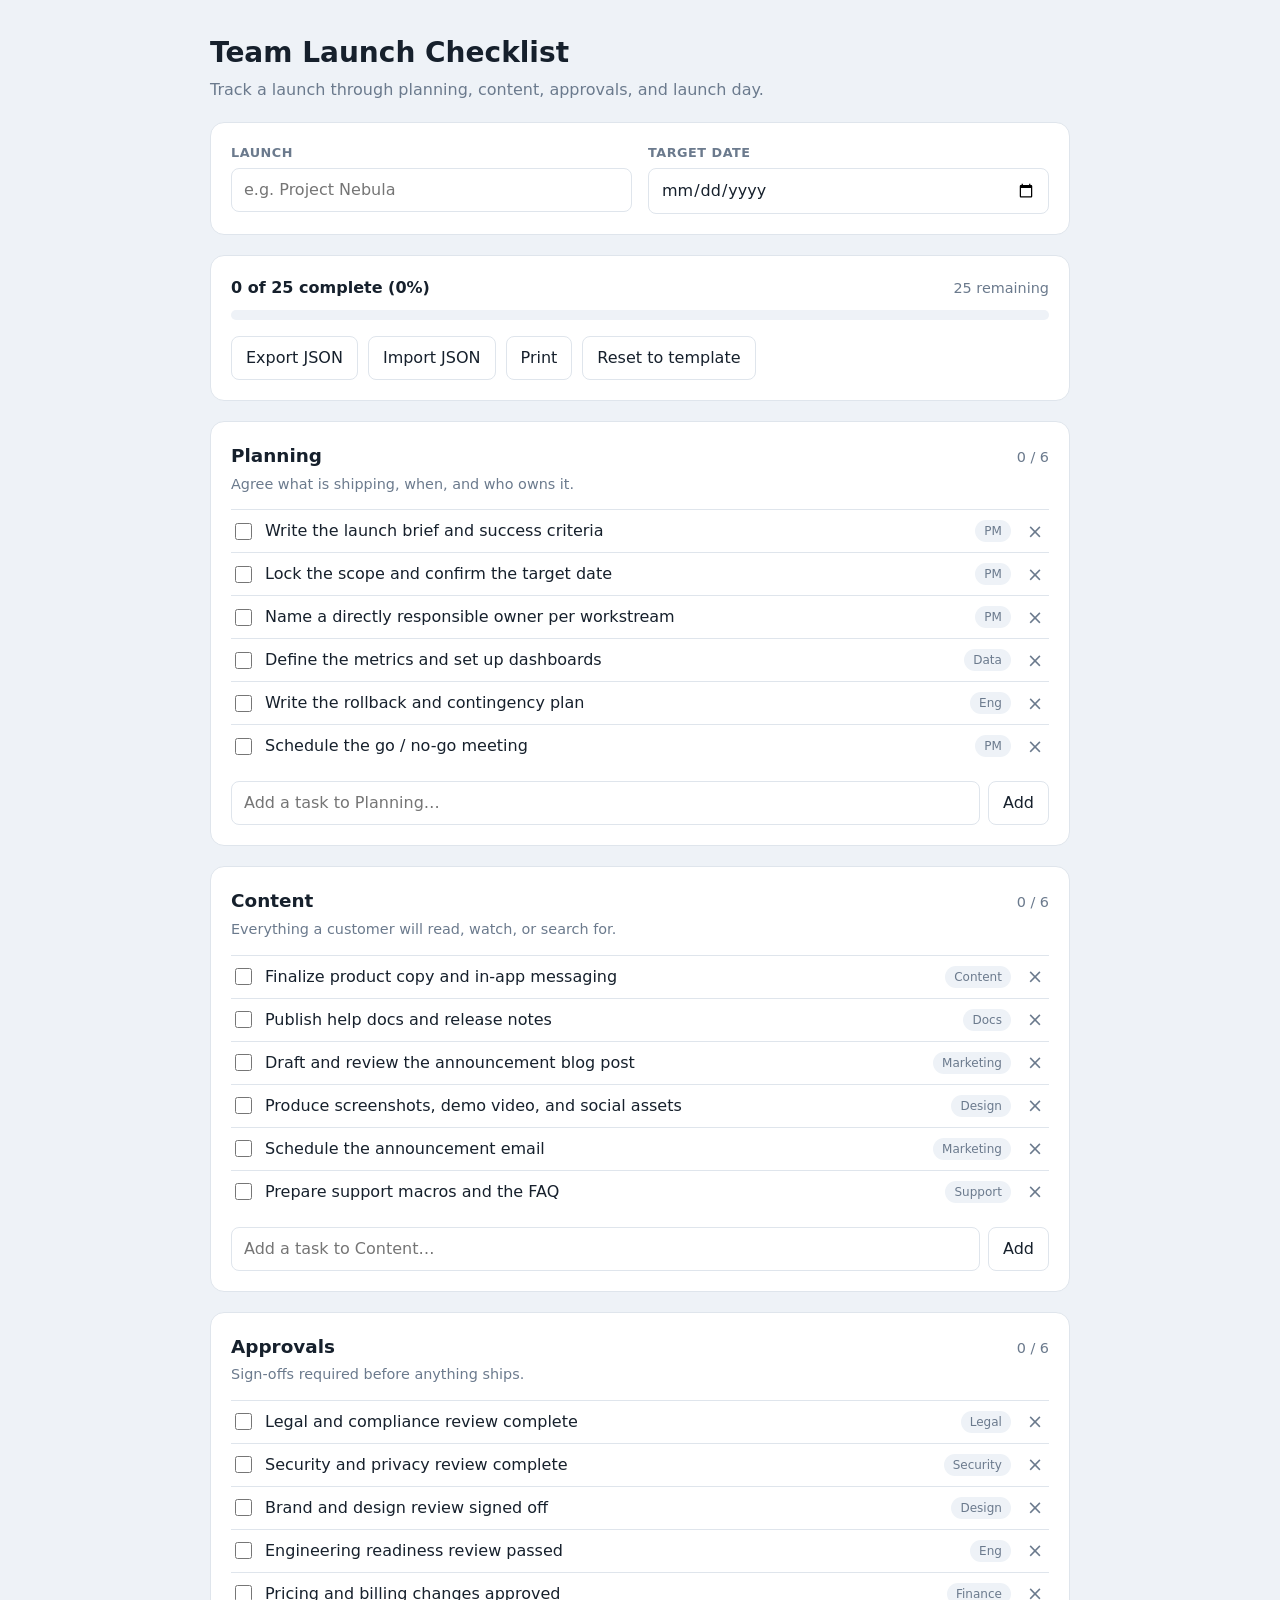
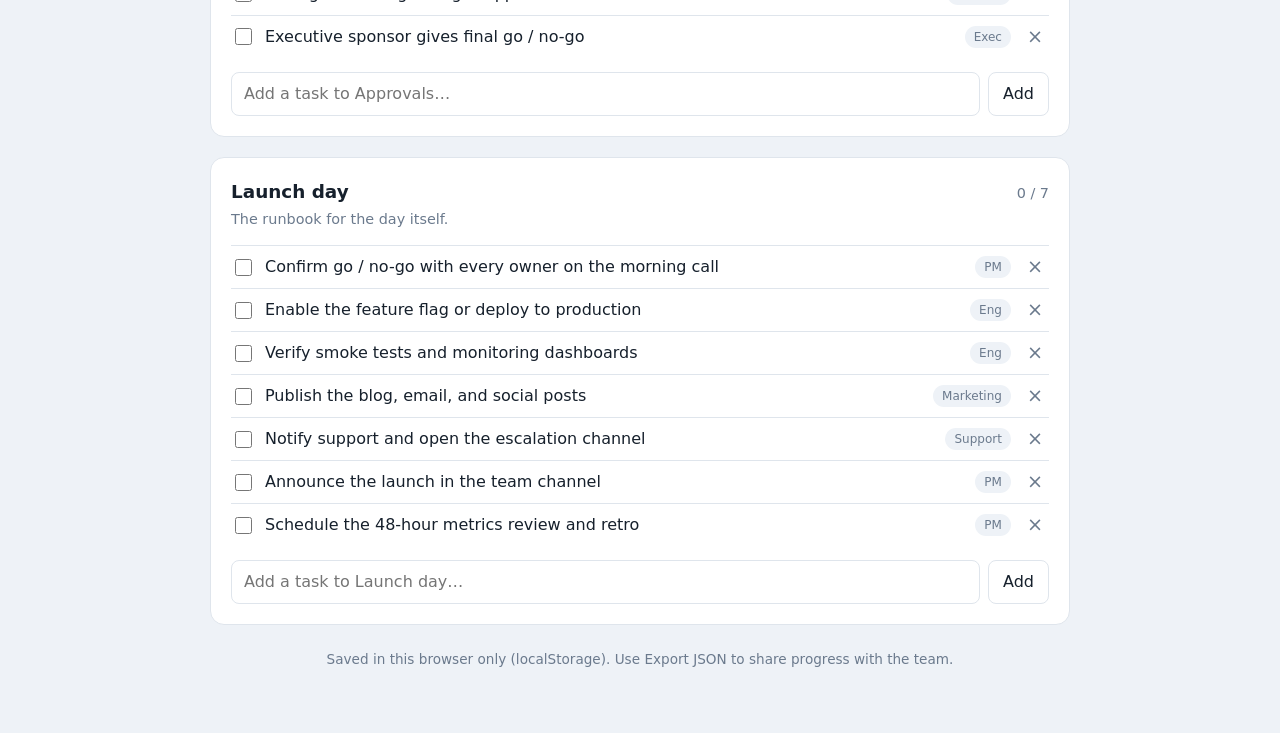
==== team-launch-checklist/index.html @ b8a96966 "Add standalone team launch checklist app Add team-launch-checklist/, a single-file checklist app cov" ====
<!doctype html>
<html lang="en">
<head>
<meta charset="utf-8">
<meta name="viewport" content="width=device-width, initial-scale=1">
<title>Team Launch Checklist</title>
<style>
  :root {
    --ink: #16202c;
    --muted: #6b7a8d;
    --line: #dfe5ec;
    --accent: #2f6fed;
    --ok: #17915f;
    --bg: #eef2f7;
  }

  * { box-sizing: border-box; }

  body {
    margin: 0;
    padding: 32px 16px 64px;
    background: var(--bg);
    color: var(--ink);
    font: 16px/1.5 "Segoe UI", system-ui, Arial, sans-serif;
  }

  .page { max-width: 860px; margin: 0 auto; }

  header h1 { margin: 0 0 4px; font-size: 1.75rem; }
  header p { margin: 0; color: var(--muted); }

  .card {
    background: #fff;
    border: 1px solid var(--line);
    border-radius: 14px;
    padding: 20px;
    margin-top: 20px;
  }

  .launch-meta { display: flex; flex-wrap: wrap; gap: 16px; }
  .launch-meta div { flex: 1 1 220px; }

  label.field {
    display: block;
    font-size: 0.8rem;
    font-weight: 600;
    text-transform: uppercase;
    letter-spacing: 0.04em;
    color: var(--muted);
    margin-bottom: 6px;
  }

  input[type="text"], input[type="date"] {
    width: 100%;
    padding: 9px 12px;
    border: 1px solid var(--line);
    border-radius: 8px;
    font: inherit;
    color: inherit;
    background: #fff;
  }

  input:focus-visible, button:focus-visible {
    outline: 2px solid var(--accent);
    outline-offset: 1px;
  }

  .overall-head {
    display: flex;
    justify-content: space-between;
    align-items: baseline;
    gap: 12px;
    margin-bottom: 10px;
  }

  .bar {
    height: 10px;
    background: var(--bg);
    border-radius: 999px;
    overflow: hidden;
  }

  .bar > span {
    display: block;
    height: 100%;
    width: 0;
    background: var(--accent);
    transition: width 0.2s ease;
  }

  .bar.complete > span { background: var(--ok); }

  .toolbar { display: flex; flex-wrap: wrap; gap: 10px; margin-top: 16px; }

  button {
    padding: 9px 14px;
    border: 1px solid var(--line);
    border-radius: 8px;
    background: #fff;
    color: var(--ink);
    font: inherit;
    cursor: pointer;
  }

  button:hover { border-color: #b9c4d2; background: #f6f8fb; }

  section h2 { margin: 0; font-size: 1.15rem; }

  .section-head {
    display: flex;
    justify-content: space-between;
    align-items: baseline;
    gap: 12px;
  }

  .tally {
    font-variant-numeric: tabular-nums;
    color: var(--muted);
    font-size: 0.9rem;
    white-space: nowrap;
  }

  .hint { color: var(--muted); font-size: 0.9rem; margin: 4px 0 14px; }

  ul { list-style: none; margin: 0; padding: 0; }

  li {
    display: flex;
    align-items: center;
    gap: 10px;
    padding: 9px 0;
    border-top: 1px solid var(--line);
  }

  li input[type="checkbox"] { width: 17px; height: 17px; flex: none; cursor: pointer; }

  li label { flex: 1; cursor: pointer; }

  li.done label { text-decoration: line-through; color: var(--muted); }

  .owner {
    flex: none;
    font-size: 0.75rem;
    padding: 2px 9px;
    border-radius: 999px;
    background: var(--bg);
    color: var(--muted);
  }

  .remove {
    flex: none;
    border: 0;
    background: none;
    color: var(--muted);
    font-size: 1.2rem;
    line-height: 1;
    padding: 2px 6px;
  }

  .remove:hover { color: #c0392b; background: none; }

  .add-row { display: flex; gap: 8px; margin-top: 14px; }

  footer { color: var(--muted); font-size: 0.85rem; margin-top: 24px; text-align: center; }

  @media print {
    body { background: #fff; padding: 0; }
    .toolbar, .add-row, .remove, footer { display: none !important; }
    .card { border-color: #bbb; break-inside: avoid; }
    input { border: 0; padding-left: 0; }
  }
</style>
</head>
<body>
<div class="page">
  <header>
    <h1>Team Launch Checklist</h1>
    <p>Track a launch through planning, content, approvals, and launch day.</p>
  </header>

  <div class="card launch-meta">
    <div>
      <label class="field" for="launchName">Launch</label>
      <input type="text" id="launchName" placeholder="e.g. Project Nebula">
    </div>
    <div>
      <label class="field" for="launchDate">Target date</label>
      <input type="date" id="launchDate">
    </div>
  </div>

  <div class="card">
    <div class="overall-head">
      <strong id="overallLabel">0 of 0 complete</strong>
      <span class="tally" id="remainingLabel"></span>
    </div>
    <div class="bar" id="overallBar"><span></span></div>

    <div class="toolbar">
      <button type="button" id="exportBtn">Export JSON</button>
      <button type="button" id="importBtn">Import JSON</button>
      <button type="button" id="printBtn">Print</button>
      <button type="button" id="resetBtn">Reset to template</button>
      <input type="file" id="importFile" accept="application/json,.json" hidden>
    </div>
  </div>

  <div id="sections"></div>

  <footer>Saved in this browser only (localStorage). Use Export JSON to share progress with the team.</footer>
</div>

<script>
"use strict";

const STORAGE_KEY = "team-launch-checklist-app:v1";

const TEMPLATE = [
  {
    id: "planning",
    title: "Planning",
    hint: "Agree what is shipping, when, and who owns it.",
    items: [
      ["Write the launch brief and success criteria", "PM"],
      ["Lock the scope and confirm the target date", "PM"],
      ["Name a directly responsible owner per workstream", "PM"],
      ["Define the metrics and set up dashboards", "Data"],
      ["Write the rollback and contingency plan", "Eng"],
      ["Schedule the go / no-go meeting", "PM"]
    ]
  },
  {
    id: "content",
    title: "Content",
    hint: "Everything a customer will read, watch, or search for.",
    items: [
      ["Finalize product copy and in-app messaging", "Content"],
      ["Publish help docs and release notes", "Docs"],
      ["Draft and review the announcement blog post", "Marketing"],
      ["Produce screenshots, demo video, and social assets", "Design"],
      ["Schedule the announcement email", "Marketing"],
      ["Prepare support macros and the FAQ", "Support"]
    ]
  },
  {
    id: "approvals",
    title: "Approvals",
    hint: "Sign-offs required before anything ships.",
    items: [
      ["Legal and compliance review complete", "Legal"],
      ["Security and privacy review complete", "Security"],
      ["Brand and design review signed off", "Design"],
      ["Engineering readiness review passed", "Eng"],
      ["Pricing and billing changes approved", "Finance"],
      ["Executive sponsor gives final go / no-go", "Exec"]
    ]
  },
  {
    id: "launch-day",
    title: "Launch day",
    hint: "The runbook for the day itself.",
    items: [
      ["Confirm go / no-go with every owner on the morning call", "PM"],
      ["Enable the feature flag or deploy to production", "Eng"],
      ["Verify smoke tests and monitoring dashboards", "Eng"],
      ["Publish the blog, email, and social posts", "Marketing"],
      ["Notify support and open the escalation channel", "Support"],
      ["Announce the launch in the team channel", "PM"],
      ["Schedule the 48-hour metrics review and retro", "PM"]
    ]
  }
];

function makeId() {
  return Math.random().toString(36).slice(2, 10);
}

function freshState() {
  return {
    launchName: "",
    launchDate: "",
    sections: TEMPLATE.map((section) => ({
      id: section.id,
      title: section.title,
      hint: section.hint,
      items: section.items.map(([text, owner]) => ({ id: makeId(), text, owner, done: false }))
    }))
  };
}

// Accepts anything shaped like a checklist so hand-edited exports still load.
function normalize(raw) {
  if (!raw || !Array.isArray(raw.sections) || raw.sections.length === 0) return null;

  return {
    launchName: typeof raw.launchName === "string" ? raw.launchName : "",
    launchDate: typeof raw.launchDate === "string" ? raw.launchDate : "",
    sections: raw.sections.map((section, i) => ({
      id: typeof section.id === "string" ? section.id : "section-" + i,
      title: typeof section.title === "string" ? section.title : "Section " + (i + 1),
      hint: typeof section.hint === "string" ? section.hint : "",
      items: Array.isArray(section.items)
        ? section.items
            .map((item) => ({
              id: makeId(),
              text: String(item && item.text ? item.text : ""),
              owner: String(item && item.owner ? item.owner : ""),
              done: Boolean(item && item.done)
            }))
            .filter((item) => item.text !== "")
        : []
    }))
  };
}

function load() {
  try {
    const raw = localStorage.getItem(STORAGE_KEY);
    if (raw) {
      const parsed = normalize(JSON.parse(raw));
      if (parsed) return parsed;
    }
  } catch (err) {
    console.warn("Could not read the saved checklist; starting from the template.", err);
  }
  return freshState();
}

function save() {
  try {
    localStorage.setItem(STORAGE_KEY, JSON.stringify(state));
  } catch (err) {
    console.warn("Could not save the checklist.", err);
  }
}

let state = load();

const sectionsEl = document.getElementById("sections");
const launchNameEl = document.getElementById("launchName");
const launchDateEl = document.getElementById("launchDate");

function buildItem(section, item) {
  const li = document.createElement("li");
  if (item.done) li.className = "done";

  const box = document.createElement("input");
  box.type = "checkbox";
  box.checked = item.done;
  box.id = "item-" + item.id;
  // Toggling updates in place rather than re-rendering, so checking a box never
  // discards text someone is typing into an "Add a task" field.
  box.addEventListener("change", () => {
    item.done = box.checked;
    li.classList.toggle("done", item.done);
    save();
    refreshCounts();
  });

  const label = document.createElement("label");
  label.htmlFor = box.id;
  label.textContent = item.text;

  li.append(box, label);

  if (item.owner) {
    const owner = document.createElement("span");
    owner.className = "owner";
    owner.textContent = item.owner;
    li.appendChild(owner);
  }

  const remove = document.createElement("button");
  remove.type = "button";
  remove.className = "remove";
  remove.textContent = "\u00d7";
  remove.title = "Remove this task";
  remove.setAttribute("aria-label", "Remove " + item.text);
  remove.addEventListener("click", () => {
    section.items = section.items.filter((candidate) => candidate.id !== item.id);
    save();
    render();
  });

  li.appendChild(remove);
  return li;
}

function buildSection(section) {
  const wrapper = document.createElement("section");
  wrapper.className = "card";

  const head = document.createElement("div");
  head.className = "section-head";

  const heading = document.createElement("h2");
  heading.textContent = section.title;

  const doneCount = section.items.filter((item) => item.done).length;
  const tally = document.createElement("span");
  tally.className = "tally";
  tally.textContent = doneCount + " / " + section.items.length;

  head.append(heading, tally);

  const hint = document.createElement("p");
  hint.className = "hint";
  hint.textContent = section.hint;

  const list = document.createElement("ul");
  section.items.forEach((item) => list.appendChild(buildItem(section, item)));

  const addRow = document.createElement("div");
  addRow.className = "add-row";

  const input = document.createElement("input");
  input.type = "text";
  input.placeholder = "Add a task to " + section.title + "\u2026";

  const addBtn = document.createElement("button");
  addBtn.type = "button";
  addBtn.textContent = "Add";

  function addTask() {
    const text = input.value.trim();
    if (!text) return;
    section.items.push({ id: makeId(), text, owner: "", done: false });
    input.value = "";
    save();
    render();
  }

  addBtn.addEventListener("click", addTask);
  input.addEventListener("keydown", (event) => {
    if (event.key === "Enter") addTask();
  });

  addRow.append(input, addBtn);
  wrapper.append(head, hint, list, addRow);
  return wrapper;
}

function refreshCounts() {
  state.sections.forEach((section, i) => {
    const tally = sectionsEl.children[i].querySelector(".tally");
    const done = section.items.filter((item) => item.done).length;
    tally.textContent = done + " / " + section.items.length;
  });

  const all = state.sections.flatMap((section) => section.items);
  const done = all.filter((item) => item.done).length;
  const pct = all.length ? Math.round((done / all.length) * 100) : 0;

  document.getElementById("overallLabel").textContent =
    done + " of " + all.length + " complete (" + pct + "%)";
  document.getElementById("remainingLabel").textContent =
    all.length - done === 0 && all.length > 0 ? "All done" : all.length - done + " remaining";

  const bar = document.getElementById("overallBar");
  bar.classList.toggle("complete", all.length > 0 && done === all.length);
  bar.firstElementChild.style.width = pct + "%";
}

function render() {
  // Carry over anything half-typed in the add-task fields across a rebuild.
  const drafts = new Map();
  Array.from(sectionsEl.children).forEach((el, i) => {
    const input = el.querySelector(".add-row input");
    const section = state.sections[i];
    if (input && input.value && section) drafts.set(section.id, input.value);
  });

  sectionsEl.replaceChildren(...state.sections.map(buildSection));

  state.sections.forEach((section, i) => {
    if (drafts.has(section.id)) {
      sectionsEl.children[i].querySelector(".add-row input").value = drafts.get(section.id);
    }
  });

  refreshCounts();

  if (launchNameEl.value !== state.launchName) launchNameEl.value = state.launchName;
  if (launchDateEl.value !== state.launchDate) launchDateEl.value = state.launchDate;
}

launchNameEl.addEventListener("input", () => {
  state.launchName = launchNameEl.value;
  save();
});

launchDateEl.addEventListener("input", () => {
  state.launchDate = launchDateEl.value;
  save();
});

document.getElementById("exportBtn").addEventListener("click", () => {
  const blob = new Blob([JSON.stringify(state, null, 2)], { type: "application/json" });
  const url = URL.createObjectURL(blob);
  const link = document.createElement("a");
  const slug = (state.launchName || "team")
    .toLowerCase()
    .replace(/[^a-z0-9]+/g, "-")
    .replace(/^-|-$/g, "");
  link.href = url;
  link.download = (slug || "team") + "-launch-checklist.json";
  link.click();
  URL.revokeObjectURL(url);
});

const importFile = document.getElementById("importFile");
document.getElementById("importBtn").addEventListener("click", () => importFile.click());

importFile.addEventListener("change", () => {
  const file = importFile.files[0];
  if (!file) return;

  const reader = new FileReader();
  reader.onload = () => {
    try {
      const parsed = normalize(JSON.parse(reader.result));
      if (!parsed) throw new Error("that file is not a checklist export");
      state = parsed;
      save();
      render();
    } catch (err) {
      window.alert("Could not import that file: " + err.message);
    }
    importFile.value = "";
  };
  reader.readAsText(file);
});

document.getElementById("printBtn").addEventListener("click", () => window.print());

document.getElementById("resetBtn").addEventListener("click", () => {
  if (!window.confirm("Reset to the default template? All progress will be lost.")) return;
  state = freshState();
  save();
  render();
});

render();
</script>
</body>
</html>
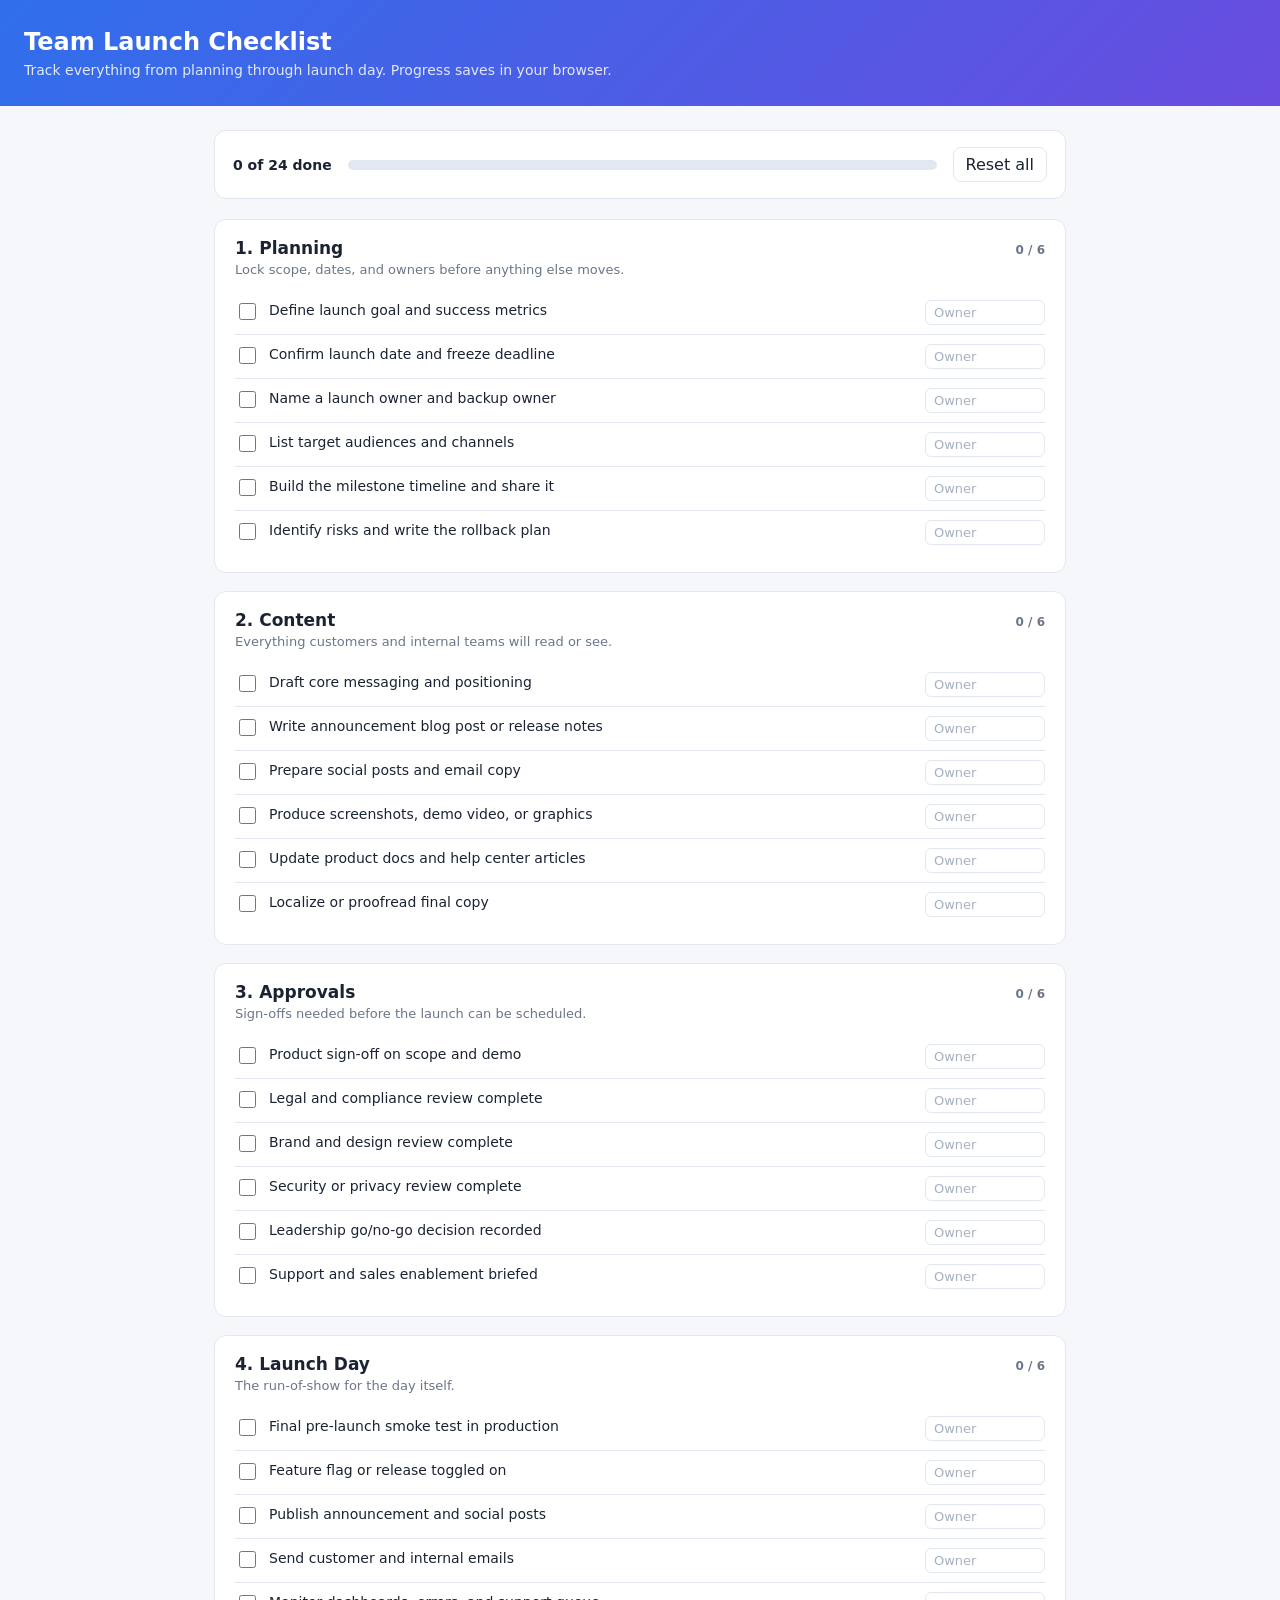
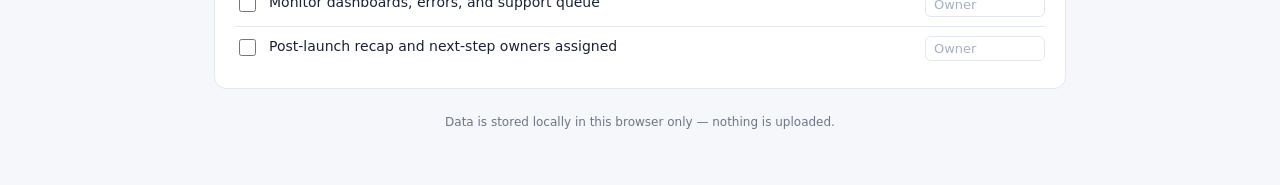
==== commit ada2ff57: "Add team launch checklist app with README Co-authored-by: Copilot App <223556219+Copilot@users.norep" ====
--- a/team-launch-checklist/index.html
+++ b/team-launch-checklist/index.html
@@ -1,541 +1,249 @@
-<!doctype html>
+<!DOCTYPE html>
 <html lang="en">
 <head>
-<meta charset="utf-8">
-<meta name="viewport" content="width=device-width, initial-scale=1">
+<meta charset="utf-8" />
+<meta name="viewport" content="width=device-width, initial-scale=1" />
 <title>Team Launch Checklist</title>
 <style>
   :root {
-    --ink: #16202c;
-    --muted: #6b7a8d;
-    --line: #dfe5ec;
-    --accent: #2f6fed;
-    --ok: #17915f;
-    --bg: #eef2f7;
-  }
-
+    --bg: #f5f7fb;
+    --card: #ffffff;
+    --ink: #1b2333;
+    --muted: #6b7689;
+    --line: #e3e8f0;
+    --accent: #2f6feb;
+    --done: #1f9d55;
+  }
   * { box-sizing: border-box; }
-
   body {
     margin: 0;
-    padding: 32px 16px 64px;
+    font-family: "Segoe UI", system-ui, -apple-system, sans-serif;
     background: var(--bg);
     color: var(--ink);
-    font: 16px/1.5 "Segoe UI", system-ui, Arial, sans-serif;
-  }
-
-  .page { max-width: 860px; margin: 0 auto; }
-
-  header h1 { margin: 0 0 4px; font-size: 1.75rem; }
-  header p { margin: 0; color: var(--muted); }
-
-  .card {
-    background: #fff;
-    border: 1px solid var(--line);
-    border-radius: 14px;
-    padding: 20px;
-    margin-top: 20px;
-  }
-
-  .launch-meta { display: flex; flex-wrap: wrap; gap: 16px; }
-  .launch-meta div { flex: 1 1 220px; }
-
-  label.field {
-    display: block;
-    font-size: 0.8rem;
-    font-weight: 600;
-    text-transform: uppercase;
-    letter-spacing: 0.04em;
-    color: var(--muted);
-    margin-bottom: 6px;
-  }
-
-  input[type="text"], input[type="date"] {
-    width: 100%;
-    padding: 9px 12px;
-    border: 1px solid var(--line);
-    border-radius: 8px;
-    font: inherit;
-    color: inherit;
-    background: #fff;
-  }
-
-  input:focus-visible, button:focus-visible {
-    outline: 2px solid var(--accent);
-    outline-offset: 1px;
-  }
-
-  .overall-head {
+  }
+  header {
+    background: linear-gradient(135deg, #2f6feb, #6a4ce0);
+    color: #fff;
+    padding: 28px 24px;
+  }
+  header h1 { margin: 0 0 6px; font-size: 24px; }
+  header p { margin: 0; opacity: .85; font-size: 14px; }
+  .wrap { max-width: 900px; margin: 0 auto; padding: 24px; }
+  .bar {
+    background: var(--card);
+    border: 1px solid var(--line);
+    border-radius: 12px;
+    padding: 16px 18px;
     display: flex;
-    justify-content: space-between;
-    align-items: baseline;
-    gap: 12px;
-    margin-bottom: 10px;
-  }
-
-  .bar {
-    height: 10px;
-    background: var(--bg);
-    border-radius: 999px;
-    overflow: hidden;
-  }
-
-  .bar > span {
-    display: block;
-    height: 100%;
-    width: 0;
-    background: var(--accent);
-    transition: width 0.2s ease;
-  }
-
-  .bar.complete > span { background: var(--ok); }
-
-  .toolbar { display: flex; flex-wrap: wrap; gap: 10px; margin-top: 16px; }
-
+    align-items: center;
+    gap: 16px;
+    margin-bottom: 20px;
+  }
+  .track { flex: 1; height: 10px; background: var(--line); border-radius: 99px; overflow: hidden; }
+  .fill { height: 100%; width: 0; background: var(--done); transition: width .25s ease; }
+  .bar strong { font-size: 14px; white-space: nowrap; }
   button {
-    padding: 9px 14px;
-    border: 1px solid var(--line);
-    border-radius: 8px;
-    background: #fff;
-    color: var(--ink);
     font: inherit;
     cursor: pointer;
-  }
-
-  button:hover { border-color: #b9c4d2; background: #f6f8fb; }
-
-  section h2 { margin: 0; font-size: 1.15rem; }
-
-  .section-head {
-    display: flex;
-    justify-content: space-between;
-    align-items: baseline;
-    gap: 12px;
-  }
-
-  .tally {
-    font-variant-numeric: tabular-nums;
-    color: var(--muted);
-    font-size: 0.9rem;
-    white-space: nowrap;
-  }
-
-  .hint { color: var(--muted); font-size: 0.9rem; margin: 4px 0 14px; }
-
+    border-radius: 8px;
+    border: 1px solid var(--line);
+    background: #fff;
+    padding: 7px 12px;
+    color: var(--ink);
+  }
+  button:hover { border-color: var(--accent); color: var(--accent); }
+  section {
+    background: var(--card);
+    border: 1px solid var(--line);
+    border-radius: 12px;
+    padding: 18px 20px;
+    margin-bottom: 18px;
+  }
+  section h2 { margin: 0 0 4px; font-size: 17px; }
+  section .hint { margin: 0 0 14px; color: var(--muted); font-size: 13px; }
   ul { list-style: none; margin: 0; padding: 0; }
-
   li {
     display: flex;
-    align-items: center;
+    align-items: flex-start;
     gap: 10px;
     padding: 9px 0;
     border-top: 1px solid var(--line);
   }
-
-  li input[type="checkbox"] { width: 17px; height: 17px; flex: none; cursor: pointer; }
-
-  li label { flex: 1; cursor: pointer; }
-
+  li:first-child { border-top: none; }
+  li input[type="checkbox"] { margin-top: 3px; width: 17px; height: 17px; accent-color: var(--done); cursor: pointer; }
+  li label { flex: 1; cursor: pointer; font-size: 14px; line-height: 1.45; }
   li.done label { text-decoration: line-through; color: var(--muted); }
-
   .owner {
-    flex: none;
-    font-size: 0.75rem;
-    padding: 2px 9px;
-    border-radius: 999px;
-    background: var(--bg);
-    color: var(--muted);
-  }
-
-  .remove {
-    flex: none;
-    border: 0;
-    background: none;
-    color: var(--muted);
-    font-size: 1.2rem;
-    line-height: 1;
-    padding: 2px 6px;
-  }
-
-  .remove:hover { color: #c0392b; background: none; }
-
-  .add-row { display: flex; gap: 8px; margin-top: 14px; }
-
-  footer { color: var(--muted); font-size: 0.85rem; margin-top: 24px; text-align: center; }
-
-  @media print {
-    body { background: #fff; padding: 0; }
-    .toolbar, .add-row, .remove, footer { display: none !important; }
-    .card { border-color: #bbb; break-inside: avoid; }
-    input { border: 0; padding-left: 0; }
-  }
+    border: 1px solid var(--line);
+    border-radius: 6px;
+    padding: 4px 8px;
+    font: inherit;
+    font-size: 13px;
+    width: 120px;
+    color: var(--ink);
+  }
+  .owner::placeholder { color: #a7b0c0; }
+  .count { font-size: 12px; color: var(--muted); font-weight: 600; }
+  .head { display: flex; justify-content: space-between; align-items: baseline; }
+  footer { text-align: center; color: var(--muted); font-size: 12px; padding: 8px 0 32px; }
 </style>
 </head>
 <body>
-<div class="page">
-  <header>
-    <h1>Team Launch Checklist</h1>
-    <p>Track a launch through planning, content, approvals, and launch day.</p>
-  </header>
-
-  <div class="card launch-meta">
-    <div>
-      <label class="field" for="launchName">Launch</label>
-      <input type="text" id="launchName" placeholder="e.g. Project Nebula">
-    </div>
-    <div>
-      <label class="field" for="launchDate">Target date</label>
-      <input type="date" id="launchDate">
-    </div>
+<header>
+  <h1>Team Launch Checklist</h1>
+  <p>Track everything from planning through launch day. Progress saves in your browser.</p>
+</header>
+
+<div class="wrap">
+  <div class="bar">
+    <strong id="summary">0 of 0 done</strong>
+    <div class="track"><div class="fill" id="fill"></div></div>
+    <button id="reset" type="button">Reset all</button>
   </div>
 
-  <div class="card">
-    <div class="overall-head">
-      <strong id="overallLabel">0 of 0 complete</strong>
-      <span class="tally" id="remainingLabel"></span>
-    </div>
-    <div class="bar" id="overallBar"><span></span></div>
-
-    <div class="toolbar">
-      <button type="button" id="exportBtn">Export JSON</button>
-      <button type="button" id="importBtn">Import JSON</button>
-      <button type="button" id="printBtn">Print</button>
-      <button type="button" id="resetBtn">Reset to template</button>
-      <input type="file" id="importFile" accept="application/json,.json" hidden>
-    </div>
-  </div>
-
   <div id="sections"></div>
 
-  <footer>Saved in this browser only (localStorage). Use Export JSON to share progress with the team.</footer>
+  <footer>Data is stored locally in this browser only — nothing is uploaded.</footer>
 </div>
 
 <script>
-"use strict";
-
-const STORAGE_KEY = "team-launch-checklist-app:v1";
-
-const TEMPLATE = [
+const SECTIONS = [
   {
     id: "planning",
-    title: "Planning",
-    hint: "Agree what is shipping, when, and who owns it.",
-    items: [
-      ["Write the launch brief and success criteria", "PM"],
-      ["Lock the scope and confirm the target date", "PM"],
-      ["Name a directly responsible owner per workstream", "PM"],
-      ["Define the metrics and set up dashboards", "Data"],
-      ["Write the rollback and contingency plan", "Eng"],
-      ["Schedule the go / no-go meeting", "PM"]
+    title: "1. Planning",
+    hint: "Lock scope, dates, and owners before anything else moves.",
+    items: [
+      "Define launch goal and success metrics",
+      "Confirm launch date and freeze deadline",
+      "Name a launch owner and backup owner",
+      "List target audiences and channels",
+      "Build the milestone timeline and share it",
+      "Identify risks and write the rollback plan"
     ]
   },
   {
     id: "content",
-    title: "Content",
-    hint: "Everything a customer will read, watch, or search for.",
-    items: [
-      ["Finalize product copy and in-app messaging", "Content"],
-      ["Publish help docs and release notes", "Docs"],
-      ["Draft and review the announcement blog post", "Marketing"],
-      ["Produce screenshots, demo video, and social assets", "Design"],
-      ["Schedule the announcement email", "Marketing"],
-      ["Prepare support macros and the FAQ", "Support"]
+    title: "2. Content",
+    hint: "Everything customers and internal teams will read or see.",
+    items: [
+      "Draft core messaging and positioning",
+      "Write announcement blog post or release notes",
+      "Prepare social posts and email copy",
+      "Produce screenshots, demo video, or graphics",
+      "Update product docs and help center articles",
+      "Localize or proofread final copy"
     ]
   },
   {
     id: "approvals",
-    title: "Approvals",
-    hint: "Sign-offs required before anything ships.",
-    items: [
-      ["Legal and compliance review complete", "Legal"],
-      ["Security and privacy review complete", "Security"],
-      ["Brand and design review signed off", "Design"],
-      ["Engineering readiness review passed", "Eng"],
-      ["Pricing and billing changes approved", "Finance"],
-      ["Executive sponsor gives final go / no-go", "Exec"]
+    title: "3. Approvals",
+    hint: "Sign-offs needed before the launch can be scheduled.",
+    items: [
+      "Product sign-off on scope and demo",
+      "Legal and compliance review complete",
+      "Brand and design review complete",
+      "Security or privacy review complete",
+      "Leadership go/no-go decision recorded",
+      "Support and sales enablement briefed"
     ]
   },
   {
     id: "launch-day",
-    title: "Launch day",
-    hint: "The runbook for the day itself.",
-    items: [
-      ["Confirm go / no-go with every owner on the morning call", "PM"],
-      ["Enable the feature flag or deploy to production", "Eng"],
-      ["Verify smoke tests and monitoring dashboards", "Eng"],
-      ["Publish the blog, email, and social posts", "Marketing"],
-      ["Notify support and open the escalation channel", "Support"],
-      ["Announce the launch in the team channel", "PM"],
-      ["Schedule the 48-hour metrics review and retro", "PM"]
+    title: "4. Launch Day",
+    hint: "The run-of-show for the day itself.",
+    items: [
+      "Final pre-launch smoke test in production",
+      "Feature flag or release toggled on",
+      "Publish announcement and social posts",
+      "Send customer and internal emails",
+      "Monitor dashboards, errors, and support queue",
+      "Post-launch recap and next-step owners assigned"
     ]
   }
 ];
 
-function makeId() {
-  return Math.random().toString(36).slice(2, 10);
+const KEY = "team-launch-checklist-v1";
+const state = load();
+
+function load() {
+  try { return JSON.parse(localStorage.getItem(KEY)) || {}; }
+  catch { return {}; }
 }
 
-function freshState() {
-  return {
-    launchName: "",
-    launchDate: "",
-    sections: TEMPLATE.map((section) => ({
-      id: section.id,
-      title: section.title,
-      hint: section.hint,
-      items: section.items.map(([text, owner]) => ({ id: makeId(), text, owner, done: false }))
-    }))
-  };
+function save() {
+  localStorage.setItem(KEY, JSON.stringify(state));
 }
 
-// Accepts anything shaped like a checklist so hand-edited exports still load.
-function normalize(raw) {
-  if (!raw || !Array.isArray(raw.sections) || raw.sections.length === 0) return null;
-
-  return {
-    launchName: typeof raw.launchName === "string" ? raw.launchName : "",
-    launchDate: typeof raw.launchDate === "string" ? raw.launchDate : "",
-    sections: raw.sections.map((section, i) => ({
-      id: typeof section.id === "string" ? section.id : "section-" + i,
-      title: typeof section.title === "string" ? section.title : "Section " + (i + 1),
-      hint: typeof section.hint === "string" ? section.hint : "",
-      items: Array.isArray(section.items)
-        ? section.items
-            .map((item) => ({
-              id: makeId(),
-              text: String(item && item.text ? item.text : ""),
-              owner: String(item && item.owner ? item.owner : ""),
-              done: Boolean(item && item.done)
-            }))
-            .filter((item) => item.text !== "")
-        : []
-    }))
-  };
+function render() {
+  const host = document.getElementById("sections");
+  host.innerHTML = "";
+
+  SECTIONS.forEach(section => {
+    const el = document.createElement("section");
+    const list = document.createElement("ul");
+
+    section.items.forEach((text, i) => {
+      const key = section.id + ":" + i;
+      const entry = state[key] || { done: false, owner: "" };
+      const li = document.createElement("li");
+      if (entry.done) li.className = "done";
+
+      const box = document.createElement("input");
+      box.type = "checkbox";
+      box.checked = entry.done;
+      box.id = key;
+      box.addEventListener("change", () => {
+        state[key] = { ...entry, done: box.checked };
+        save();
+        render();
+      });
+
+      const label = document.createElement("label");
+      label.textContent = text;
+      label.htmlFor = key;
+
+      const owner = document.createElement("input");
+      owner.type = "text";
+      owner.className = "owner";
+      owner.placeholder = "Owner";
+      owner.value = entry.owner;
+      owner.addEventListener("input", () => {
+        state[key] = { ...state[key], done: box.checked, owner: owner.value };
+        save();
+      });
+
+      li.append(box, label, owner);
+      list.append(li);
+    });
+
+    const done = section.items.filter((_, i) => (state[section.id + ":" + i] || {}).done).length;
+
+    const head = document.createElement("div");
+    head.className = "head";
+    const h2 = document.createElement("h2");
+    h2.textContent = section.title;
+    const count = document.createElement("span");
+    count.className = "count";
+    count.textContent = done + " / " + section.items.length;
+    head.append(h2, count);
+
+    const hint = document.createElement("p");
+    hint.className = "hint";
+    hint.textContent = section.hint;
+
+    el.append(head, hint, list);
+    host.append(el);
+  });
+
+  const total = SECTIONS.reduce((n, s) => n + s.items.length, 0);
+  const done = Object.values(state).filter(v => v.done).length;
+  document.getElementById("summary").textContent = done + " of " + total + " done";
+  document.getElementById("fill").style.width = total ? (done / total * 100) + "%" : "0%";
 }
 
-function load() {
-  try {
-    const raw = localStorage.getItem(STORAGE_KEY);
-    if (raw) {
-      const parsed = normalize(JSON.parse(raw));
-      if (parsed) return parsed;
-    }
-  } catch (err) {
-    console.warn("Could not read the saved checklist; starting from the template.", err);
-  }
-  return freshState();
-}
-
-function save() {
-  try {
-    localStorage.setItem(STORAGE_KEY, JSON.stringify(state));
-  } catch (err) {
-    console.warn("Could not save the checklist.", err);
-  }
-}
-
-let state = load();
-
-const sectionsEl = document.getElementById("sections");
-const launchNameEl = document.getElementById("launchName");
-const launchDateEl = document.getElementById("launchDate");
-
-function buildItem(section, item) {
-  const li = document.createElement("li");
-  if (item.done) li.className = "done";
-
-  const box = document.createElement("input");
-  box.type = "checkbox";
-  box.checked = item.done;
-  box.id = "item-" + item.id;
-  // Toggling updates in place rather than re-rendering, so checking a box never
-  // discards text someone is typing into an "Add a task" field.
-  box.addEventListener("change", () => {
-    item.done = box.checked;
-    li.classList.toggle("done", item.done);
-    save();
-    refreshCounts();
-  });
-
-  const label = document.createElement("label");
-  label.htmlFor = box.id;
-  label.textContent = item.text;
-
-  li.append(box, label);
-
-  if (item.owner) {
-    const owner = document.createElement("span");
-    owner.className = "owner";
-    owner.textContent = item.owner;
-    li.appendChild(owner);
-  }
-
-  const remove = document.createElement("button");
-  remove.type = "button";
-  remove.className = "remove";
-  remove.textContent = "\u00d7";
-  remove.title = "Remove this task";
-  remove.setAttribute("aria-label", "Remove " + item.text);
-  remove.addEventListener("click", () => {
-    section.items = section.items.filter((candidate) => candidate.id !== item.id);
-    save();
-    render();
-  });
-
-  li.appendChild(remove);
-  return li;
-}
-
-function buildSection(section) {
-  const wrapper = document.createElement("section");
-  wrapper.className = "card";
-
-  const head = document.createElement("div");
-  head.className = "section-head";
-
-  const heading = document.createElement("h2");
-  heading.textContent = section.title;
-
-  const doneCount = section.items.filter((item) => item.done).length;
-  const tally = document.createElement("span");
-  tally.className = "tally";
-  tally.textContent = doneCount + " / " + section.items.length;
-
-  head.append(heading, tally);
-
-  const hint = document.createElement("p");
-  hint.className = "hint";
-  hint.textContent = section.hint;
-
-  const list = document.createElement("ul");
-  section.items.forEach((item) => list.appendChild(buildItem(section, item)));
-
-  const addRow = document.createElement("div");
-  addRow.className = "add-row";
-
-  const input = document.createElement("input");
-  input.type = "text";
-  input.placeholder = "Add a task to " + section.title + "\u2026";
-
-  const addBtn = document.createElement("button");
-  addBtn.type = "button";
-  addBtn.textContent = "Add";
-
-  function addTask() {
-    const text = input.value.trim();
-    if (!text) return;
-    section.items.push({ id: makeId(), text, owner: "", done: false });
-    input.value = "";
-    save();
-    render();
-  }
-
-  addBtn.addEventListener("click", addTask);
-  input.addEventListener("keydown", (event) => {
-    if (event.key === "Enter") addTask();
-  });
-
-  addRow.append(input, addBtn);
-  wrapper.append(head, hint, list, addRow);
-  return wrapper;
-}
-
-function refreshCounts() {
-  state.sections.forEach((section, i) => {
-    const tally = sectionsEl.children[i].querySelector(".tally");
-    const done = section.items.filter((item) => item.done).length;
-    tally.textContent = done + " / " + section.items.length;
-  });
-
-  const all = state.sections.flatMap((section) => section.items);
-  const done = all.filter((item) => item.done).length;
-  const pct = all.length ? Math.round((done / all.length) * 100) : 0;
-
-  document.getElementById("overallLabel").textContent =
-    done + " of " + all.length + " complete (" + pct + "%)";
-  document.getElementById("remainingLabel").textContent =
-    all.length - done === 0 && all.length > 0 ? "All done" : all.length - done + " remaining";
-
-  const bar = document.getElementById("overallBar");
-  bar.classList.toggle("complete", all.length > 0 && done === all.length);
-  bar.firstElementChild.style.width = pct + "%";
-}
-
-function render() {
-  // Carry over anything half-typed in the add-task fields across a rebuild.
-  const drafts = new Map();
-  Array.from(sectionsEl.children).forEach((el, i) => {
-    const input = el.querySelector(".add-row input");
-    const section = state.sections[i];
-    if (input && input.value && section) drafts.set(section.id, input.value);
-  });
-
-  sectionsEl.replaceChildren(...state.sections.map(buildSection));
-
-  state.sections.forEach((section, i) => {
-    if (drafts.has(section.id)) {
-      sectionsEl.children[i].querySelector(".add-row input").value = drafts.get(section.id);
-    }
-  });
-
-  refreshCounts();
-
-  if (launchNameEl.value !== state.launchName) launchNameEl.value = state.launchName;
-  if (launchDateEl.value !== state.launchDate) launchDateEl.value = state.launchDate;
-}
-
-launchNameEl.addEventListener("input", () => {
-  state.launchName = launchNameEl.value;
-  save();
-});
-
-launchDateEl.addEventListener("input", () => {
-  state.launchDate = launchDateEl.value;
-  save();
-});
-
-document.getElementById("exportBtn").addEventListener("click", () => {
-  const blob = new Blob([JSON.stringify(state, null, 2)], { type: "application/json" });
-  const url = URL.createObjectURL(blob);
-  const link = document.createElement("a");
-  const slug = (state.launchName || "team")
-    .toLowerCase()
-    .replace(/[^a-z0-9]+/g, "-")
-    .replace(/^-|-$/g, "");
-  link.href = url;
-  link.download = (slug || "team") + "-launch-checklist.json";
-  link.click();
-  URL.revokeObjectURL(url);
-});
-
-const importFile = document.getElementById("importFile");
-document.getElementById("importBtn").addEventListener("click", () => importFile.click());
-
-importFile.addEventListener("change", () => {
-  const file = importFile.files[0];
-  if (!file) return;
-
-  const reader = new FileReader();
-  reader.onload = () => {
-    try {
-      const parsed = normalize(JSON.parse(reader.result));
-      if (!parsed) throw new Error("that file is not a checklist export");
-      state = parsed;
-      save();
-      render();
-    } catch (err) {
-      window.alert("Could not import that file: " + err.message);
-    }
-    importFile.value = "";
-  };
-  reader.readAsText(file);
-});
-
-document.getElementById("printBtn").addEventListener("click", () => window.print());
-
-document.getElementById("resetBtn").addEventListener("click", () => {
-  if (!window.confirm("Reset to the default template? All progress will be lost.")) return;
-  state = freshState();
+document.getElementById("reset").addEventListener("click", () => {
+  if (!confirm("Clear all checkmarks and owners?")) return;
+  Object.keys(state).forEach(k => delete state[k]);
   save();
   render();
 });
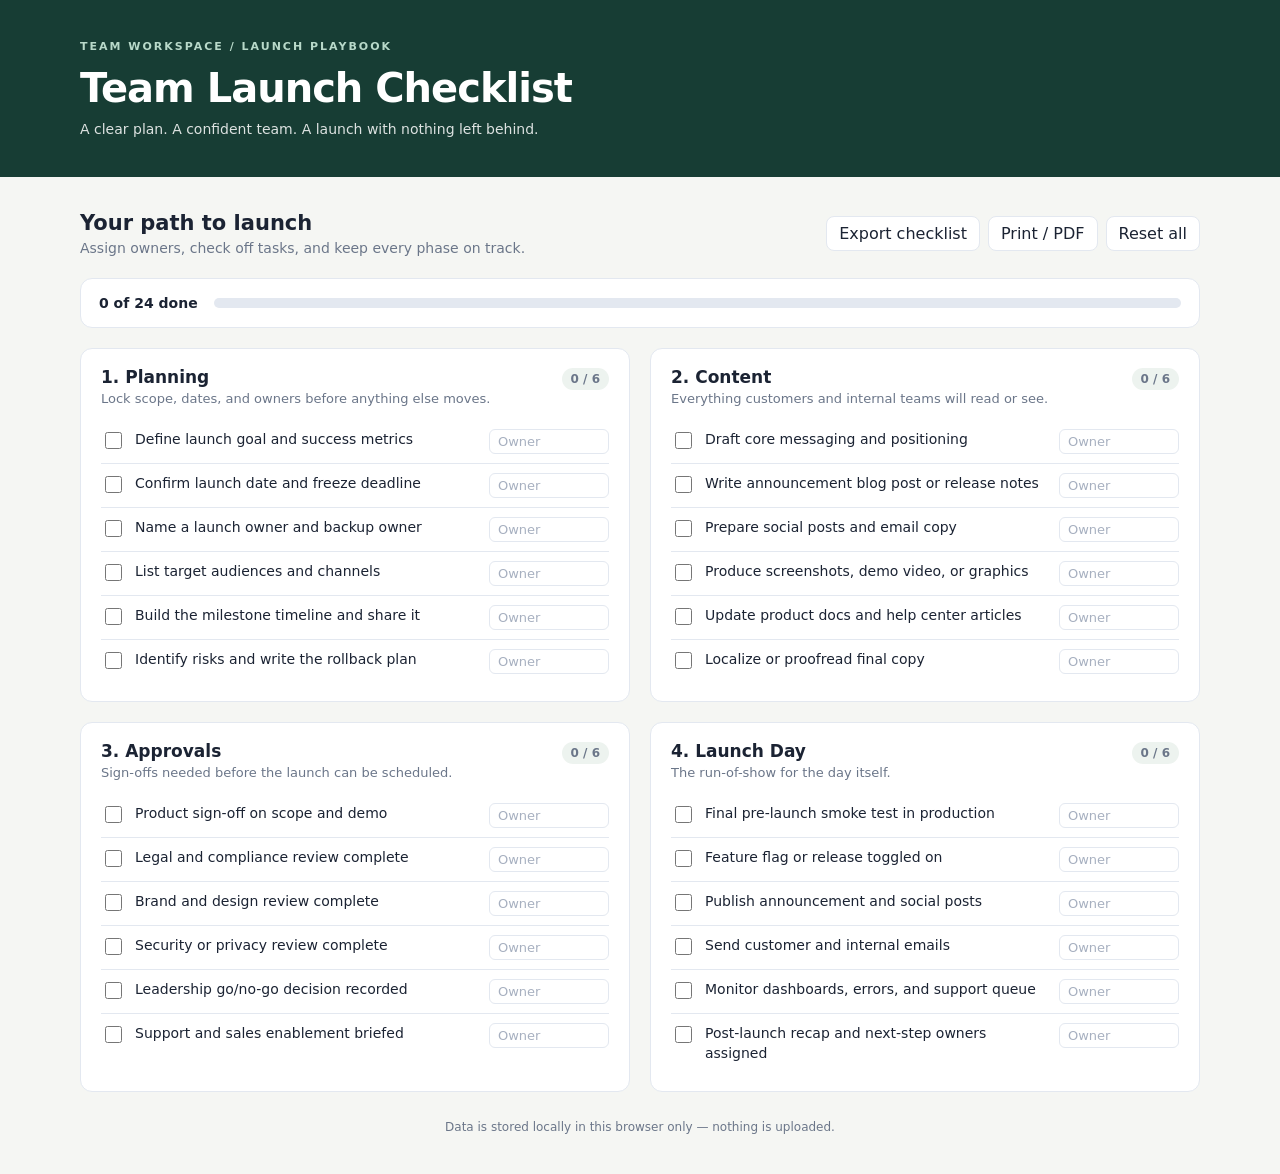
==== commit ee5d73b4: "Refine team launch checklist with export and local setup docs Co-authored-by: Copilot <223556219+Cop" ====
--- a/team-launch-checklist/index.html
+++ b/team-launch-checklist/index.html
@@ -6,13 +6,13 @@
 <title>Team Launch Checklist</title>
 <style>
   :root {
-    --bg: #f5f7fb;
+    --bg: #f5f6f3;
     --card: #ffffff;
     --ink: #1b2333;
     --muted: #6b7689;
     --line: #e3e8f0;
-    --accent: #2f6feb;
-    --done: #1f9d55;
+    --accent: #176b58;
+    --done: #176b58;
   }
   * { box-sizing: border-box; }
   body {
@@ -22,13 +22,21 @@
     color: var(--ink);
   }
   header {
-    background: linear-gradient(135deg, #2f6feb, #6a4ce0);
+    background: #173d34;
     color: #fff;
-    padding: 28px 24px;
-  }
-  header h1 { margin: 0 0 6px; font-size: 24px; }
+    padding: 40px max(24px, calc((100vw - 1120px) / 2));
+  }
+  header h1 { margin: 12px 0 10px; font-size: clamp(28px, 4vw, 40px); letter-spacing: -1px; }
   header p { margin: 0; opacity: .85; font-size: 14px; }
-  .wrap { max-width: 900px; margin: 0 auto; padding: 24px; }
+  .wrap { max-width: 1168px; margin: 0 auto; padding: 24px; }
+  .eyebrow { font-size: 11px; font-weight: 700; letter-spacing: 2px; color: #b8d9c9; }
+  .intro { display: flex; justify-content: space-between; align-items: center; gap: 16px; margin: 10px 0 22px; }
+  .intro h2 { margin: 0 0 5px; font-size: 21px; }
+  .intro p { margin: 0; font-size: 14px; color: var(--muted); }
+  .actions { display: flex; gap: 8px; flex-wrap: wrap; }
+  #sections { display: grid; grid-template-columns: repeat(2, minmax(0, 1fr)); gap: 20px; }
+  #notice { color: #b42318; font-size: 14px; }
+  :focus-visible { outline: 3px solid #79bbaa; outline-offset: 3px; }
   .bar {
     background: var(--card);
     border: 1px solid var(--line);
@@ -57,7 +65,7 @@
     border: 1px solid var(--line);
     border-radius: 12px;
     padding: 18px 20px;
-    margin-bottom: 18px;
+    margin-bottom: 0;
   }
   section h2 { margin: 0 0 4px; font-size: 17px; }
   section .hint { margin: 0 0 14px; color: var(--muted); font-size: 13px; }
@@ -84,21 +92,46 @@
   }
   .owner::placeholder { color: #a7b0c0; }
   .count { font-size: 12px; color: var(--muted); font-weight: 600; }
+  .count { background: #edf3ef; padding: 4px 9px; border-radius: 20px; }
   .head { display: flex; justify-content: space-between; align-items: baseline; }
-  footer { text-align: center; color: var(--muted); font-size: 12px; padding: 8px 0 32px; }
+  footer { text-align: center; color: var(--muted); font-size: 12px; padding: 28px 0 16px; }
+  @media (max-width: 760px) {
+    #sections { grid-template-columns: 1fr; }
+    .intro { align-items: flex-start; flex-direction: column; }
+    .wrap { padding: 16px; }
+    .owner { width: 90px; }
+  }
+  @media print {
+    header { background: none; color: var(--ink); padding: 0; }
+    .actions, footer { display: none; }
+    section { break-inside: avoid; }
+    body { background: white; }
+  }
 </style>
 </head>
 <body>
 <header>
+  <div class="eyebrow">TEAM WORKSPACE / LAUNCH PLAYBOOK</div>
   <h1>Team Launch Checklist</h1>
-  <p>Track everything from planning through launch day. Progress saves in your browser.</p>
+  <p>A clear plan. A confident team. A launch with nothing left behind.</p>
 </header>
 
 <div class="wrap">
+  <div class="intro">
+    <div>
+      <h2>Your path to launch</h2>
+      <p>Assign owners, check off tasks, and keep every phase on track.</p>
+    </div>
+    <div class="actions">
+      <button id="export" type="button">Export checklist</button>
+      <button id="print" type="button">Print / PDF</button>
+      <button id="reset" type="button">Reset all</button>
+    </div>
+  </div>
+  <p id="notice" role="alert" hidden></p>
   <div class="bar">
-    <strong id="summary">0 of 0 done</strong>
-    <div class="track"><div class="fill" id="fill"></div></div>
-    <button id="reset" type="button">Reset all</button>
+    <strong id="summary" aria-live="polite">0 of 24 done</strong>
+    <div class="track" role="progressbar" aria-label="Launch readiness" aria-valuemin="0" aria-valuemax="24" aria-valuenow="0"><div class="fill" id="fill"></div></div>
   </div>
 
   <div id="sections"></div>
@@ -165,13 +198,39 @@
 const KEY = "team-launch-checklist-v1";
 const state = load();
 
+function reportError(message, error) {
+  console.error(message, error);
+  const notice = document.getElementById("notice");
+  notice.textContent = message;
+  notice.hidden = false;
+}
+
+function validState(value) {
+  return value !== null && typeof value === "object" && !Array.isArray(value) &&
+    Object.values(value).every(entry => entry !== null && typeof entry === "object" &&
+      typeof entry.done === "boolean" && typeof entry.owner === "string");
+}
+
 function load() {
-  try { return JSON.parse(localStorage.getItem(KEY)) || {}; }
-  catch { return {}; }
+  try {
+    const stored = localStorage.getItem(KEY);
+    if (stored === null) return {};
+    const value = JSON.parse(stored);
+    if (!validState(value)) throw new Error("Invalid saved checklist");
+    return value;
+  } catch (error) {
+    reportError("Saved progress could not be loaded. You can still use and export this checklist.", error);
+    return {};
+  }
 }
 
 function save() {
-  localStorage.setItem(KEY, JSON.stringify(state));
+  try {
+    localStorage.setItem(KEY, JSON.stringify(state));
+    document.getElementById("notice").hidden = true;
+  } catch (error) {
+    reportError("Progress could not be saved in this browser. Export your checklist before closing.", error);
+  }
 }
 
 function render() {
@@ -193,9 +252,10 @@
       box.checked = entry.done;
       box.id = key;
       box.addEventListener("change", () => {
-        state[key] = { ...entry, done: box.checked };
+        state[key] = { done: box.checked, owner: owner.value };
         save();
-        render();
+        li.classList.toggle("done", box.checked);
+        updateProgress();
       });
 
       const label = document.createElement("label");
@@ -206,6 +266,7 @@
       owner.type = "text";
       owner.className = "owner";
       owner.placeholder = "Owner";
+      owner.setAttribute("aria-label", "Owner for " + text);
       owner.value = entry.owner;
       owner.addEventListener("input", () => {
         state[key] = { ...state[key], done: box.checked, owner: owner.value };
@@ -235,11 +296,44 @@
     host.append(el);
   });
 
-  const total = SECTIONS.reduce((n, s) => n + s.items.length, 0);
-  const done = Object.values(state).filter(v => v.done).length;
+  updateProgress();
+}
+
+function updateProgress() {
+  let total = 0;
+  let done = 0;
+  SECTIONS.forEach((section, index) => {
+    const completed = section.items.filter((_, i) => state[section.id + ":" + i]?.done).length;
+    total += section.items.length;
+    done += completed;
+    document.querySelectorAll(".count")[index].textContent = completed + " / " + section.items.length;
+  });
   document.getElementById("summary").textContent = done + " of " + total + " done";
   document.getElementById("fill").style.width = total ? (done / total * 100) + "%" : "0%";
-}
+  document.querySelector(".track").setAttribute("aria-valuemax", total);
+  document.querySelector(".track").setAttribute("aria-valuenow", done);
+}
+
+document.getElementById("export").addEventListener("click", () => {
+  const checklist = SECTIONS.map(section => ({
+    section: section.title,
+    tasks: section.items.map((task, i) => ({
+      task,
+      done: state[section.id + ":" + i]?.done || false,
+      owner: state[section.id + ":" + i]?.owner || ""
+    }))
+  }));
+  const url = URL.createObjectURL(new Blob([JSON.stringify(checklist, null, 2)], { type: "application/json" }));
+  const link = document.createElement("a");
+  link.href = url;
+  link.download = "team-launch-checklist.json";
+  document.body.append(link);
+  link.click();
+  link.remove();
+  setTimeout(() => URL.revokeObjectURL(url), 1000);
+});
+
+document.getElementById("print").addEventListener("click", () => window.print());
 
 document.getElementById("reset").addEventListener("click", () => {
   if (!confirm("Clear all checkmarks and owners?")) return;
